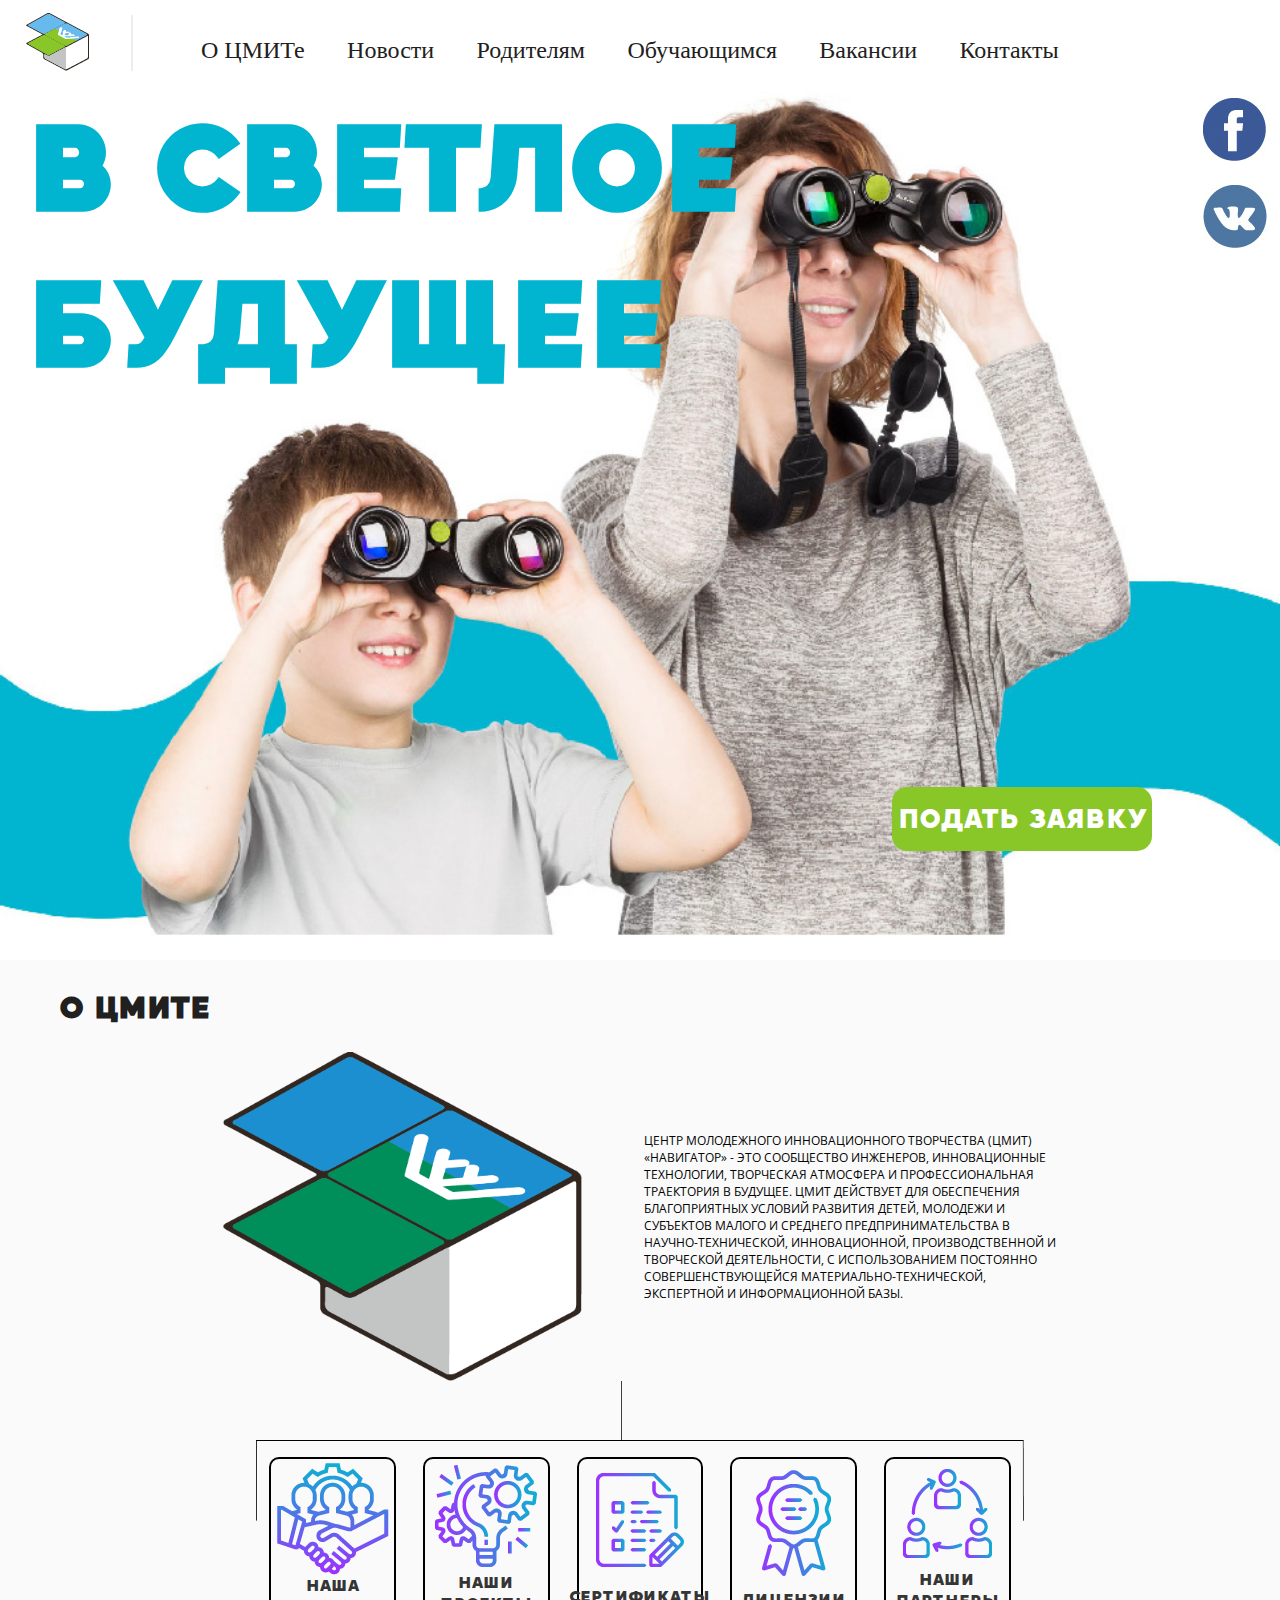
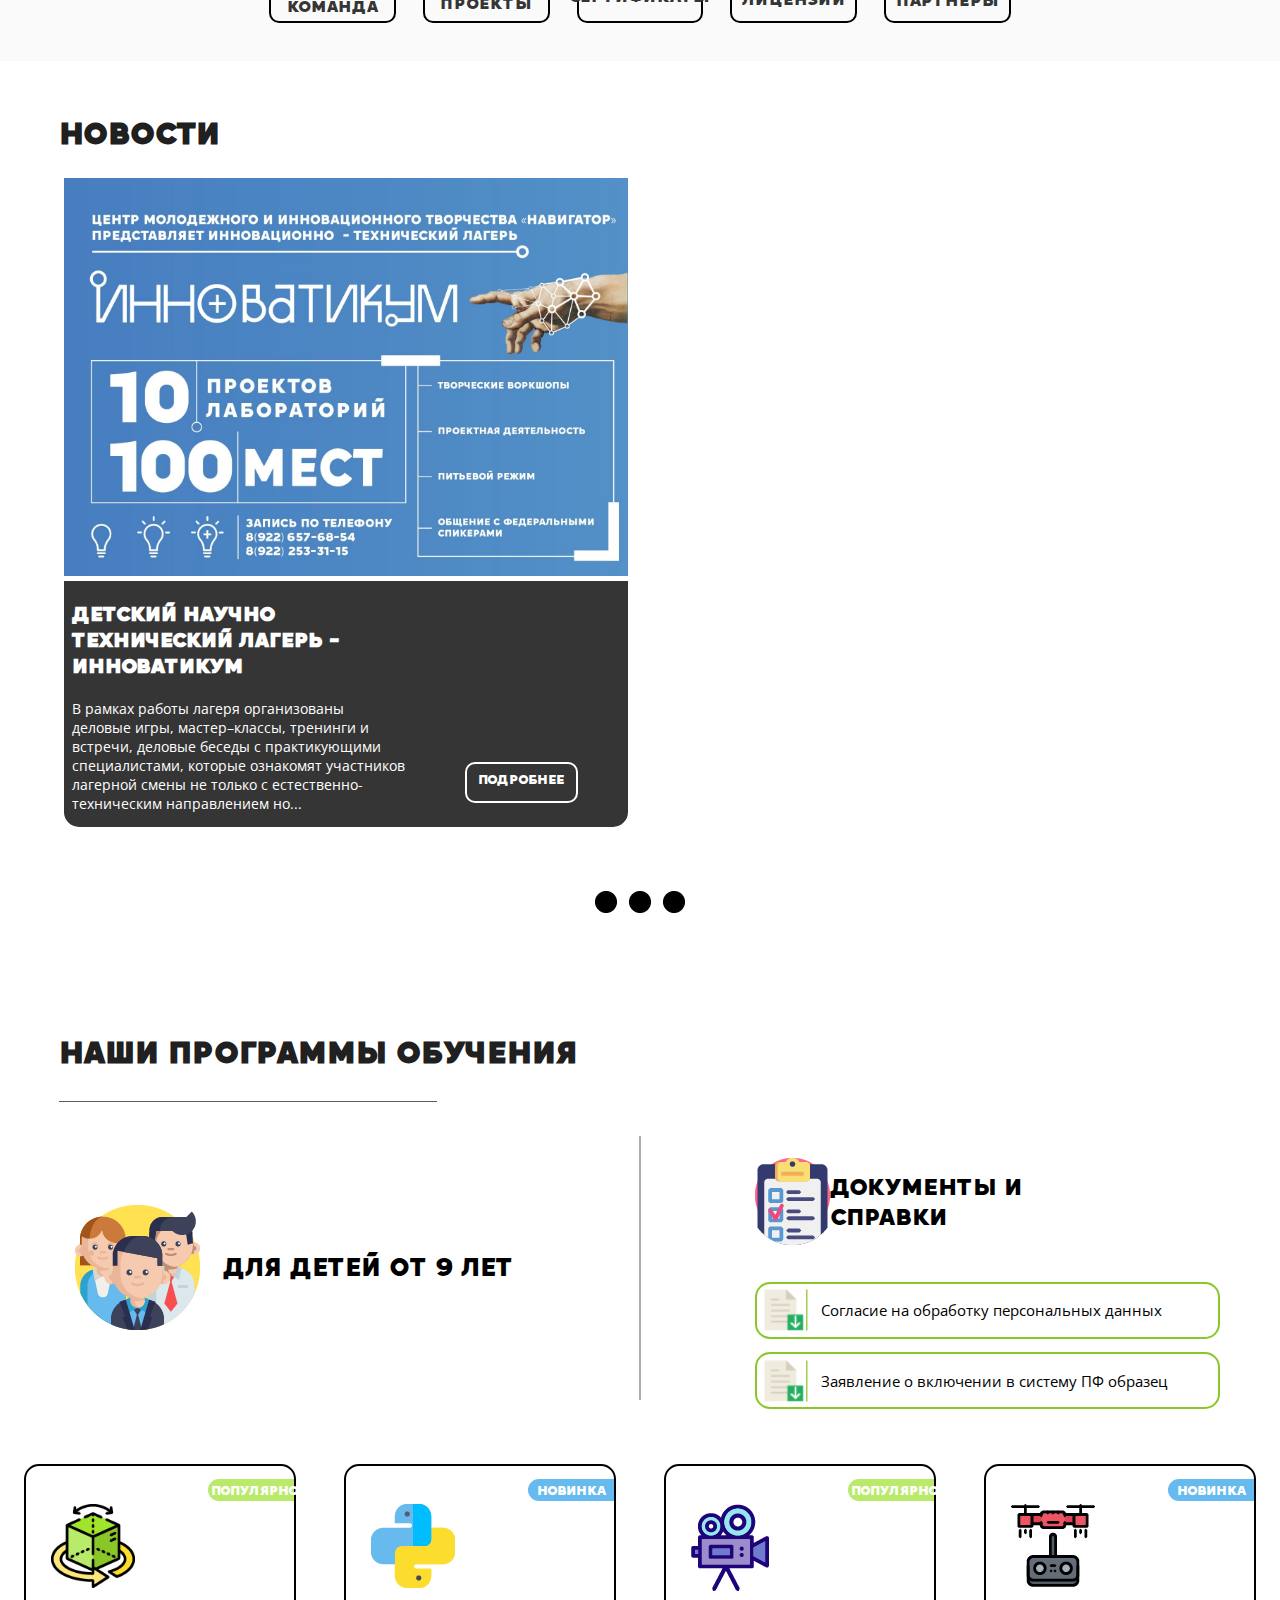
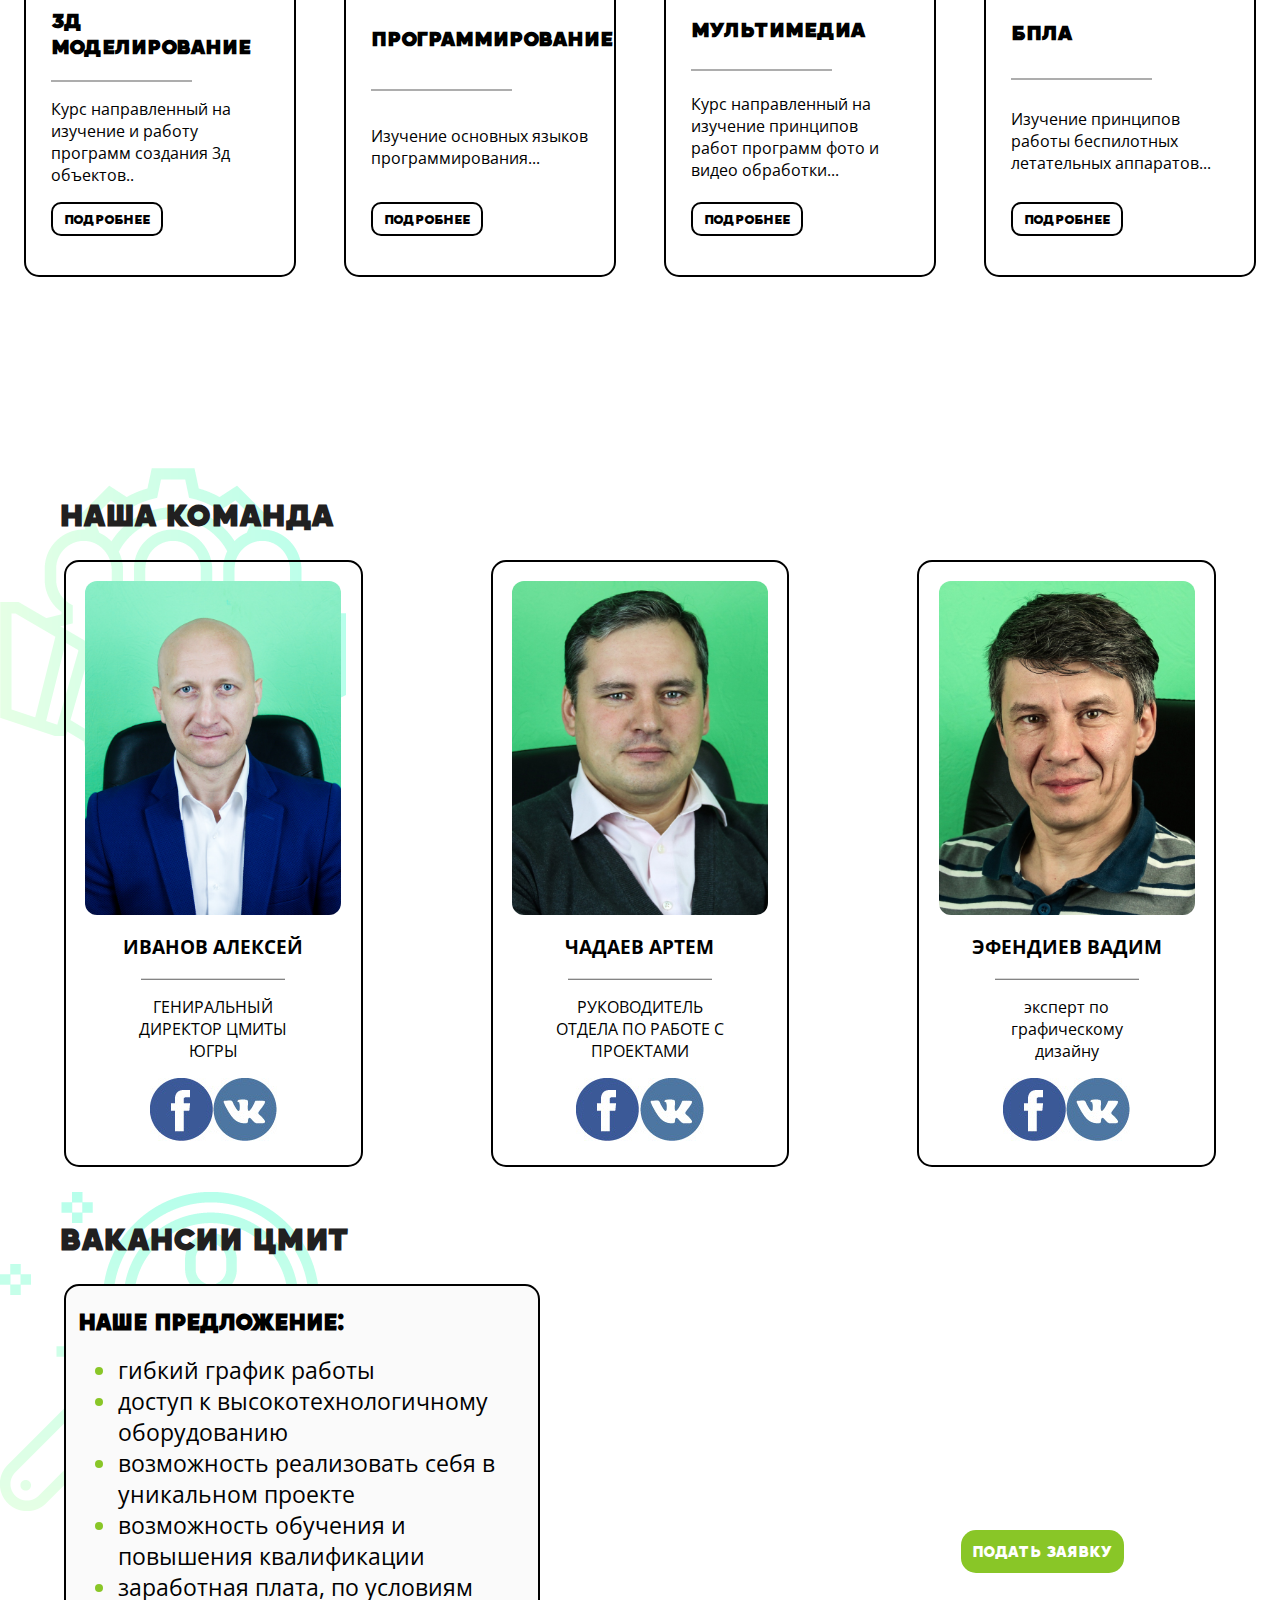
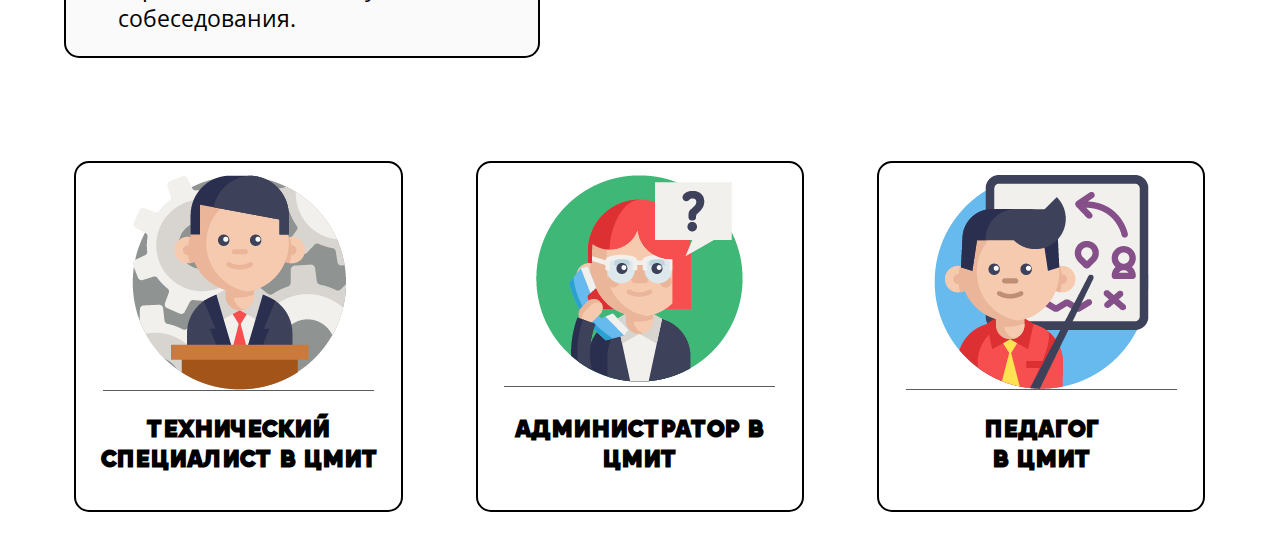
==== index.html @ 973738e7 "Add files via upload" ====
<!DOCTYPE html>
<html lang="ru">
<head>
	<meta charset="UTF-8">
	<title>ЦМИТ-Югра</title>
	<link rel="stylesheet" href="style/main.css">
	<link href="https://fonts.googleapis.com/css?family=Open+Sans:300,400,700&display=swap" rel="stylesheet">
	<link herf="/fonts/corsagrotesk-regular.oft" rel="stylesheet">
</head>
<body>
	<div class="main_block">
		<div class="main__header">
			<img src="img/logo.png" alt="logo" class="logo" style="margin-left: 2%; margin-bottom: -1%;margin-right:3%; margin-top: 1%;">
			
			<img src="img/lineV.png" alt="" style="margin-right: 2%; margin-bottom: -1%;">
			<div style="display: initial;">  
			<a href="#about_cmit" style="margin-left: 3%;">О ЦМИТе</a>
			<a href="#news">Новости</a>
			<a href="#our_programs_learn__links">Родителям</a>
			<a href="#our_programs_learn__links">Обучающимся</a>
			<a href="#vacancies">Вакансии</a>
			<a href="#our_team">Контакты</a>
			
			</div>
		</div>
		<div class="main__content">
			<h2 class="main__content__head">В СВЕТЛОЕ<br>БУДУЩЕЕ</h2>
			<div class="main__content__social">
				<a href="https://www.facebook.com/cmitugra/"><img src="img/social/facebook_icon-80.jpg" alt="facebook"></a>
				<a href="https://vk.com/cmitugra"><img src="img/social/vk_icon-80.jpg" alt="vk"></a>
			</div>
			<a href="#" class="main__content__btn1">ПОДАТЬ ЗАЯВКУ</a>
		</div>
	</div>
	<div id="about_cmit" class="about_cmit">
		<div class="block_header">
			<h2 class="block_header__head">О ЦМИТЕ</h2>
		</div>
		<div class="about_cmit__information">
			<img src="img/about_cmit/CMIT.png" alt="">
			<p>Центр молодежного инновационного творчества (ЦМИТ) «Навигатор» - это сообщество инженеров, инновационные технологии, творческая атмосфера и профессиональная траектория в будущее. ЦМИТ действует для обеспечения благоприятных условий развития детей, молодежи и субъектов малого и среднего предпринимательства в научно-технической, инновационной, производственной и творческой деятельности, с использованием постоянно совершенствующейся материально-технической, экспертной и информационной базы.</p>
		</div>
		<img class="about_cmit__line_wr" src="img/about_cmit/line_wr.png" alt="">
		<div class="about_cmit__links">
			<a href="#our_team">
				<img src="img/about_cmit/our_team.png">
				Наша<br>команда
			</a>
			<a href="project/project.html">
				<img src="img/about_cmit/our_project.png">
				наши<br>проекты
			</a>
			<a href="license/license.html">
				<img src="img/about_cmit/sertificate.png">
				сертификаты
			</a>
			<a href="license/license.html">
				<img src="img/about_cmit/licenses.png">
				лицензии
			</a>
			<a href="#">
				<img src="img/about_cmit/our_partners.png">
				наши<br>партнеры
			</a>

		</div>
	</div>
	<div id="news" class="news">
		<div class="block_header">
			<h2 class="block_header__head">НОВОСТИ</h2>
		</div>
		<div class="news__content">
			<div class="news__content__main">
				<img src="img/news/inovatikum.jpg" style="width: 100%;">
				<div style="background-color: black; width: 100%; height: 60%; border-radius: 15px 15px 0 0"></div>
				<div class="news__content__main__subtext">
					<div class="news__content__main__subtext__text">
						<h3>Детский научно технический лагерь - инноватикум</h3>
						<p>В рамках работы лагеря организованы деловые игры, мастер–классы, тренинги и встречи, деловые беседы с практикующими специалистами, которые ознакомят участников лагерной смены не только с естественно-техническим направлением но...</p>	
					</div>
					<div class="news__content__main__subtext__btn1">
						<a href="news/inovatikum.html">подробнее</a>
					</div>
				</div>
			</div>
			<div class="news__content__add">
				<div class="news__content__add1"></div>
				<div class="news__content__add2"></div>
			</div>
		</div>
		<img src="img/news/radio.png" style="display: block; margin: auto">
	</div>
	<div id="our_programs_learn__links" class="our_programs_learn">
		<div class="block_header">
			<h2 class="block_header__head">НАШИ ПРОГРАММЫ ОБУЧЕНИЯ<br><img src="img/our_programs_learn/lineWR.png" alt=""></h2>
		</div>
		<div class="our_programs_learn__information">
			<div class="our_programs_learn__information__left">
				<img src="img/our_programs_learn/icon_for.png">
				для детей от 9 лет
			</div>
			<img src="img/our_programs_learn/lineHR.png" style="">
			<div class="our_programs_learn__information__right">
				<div class="our_programs_learn__information__right__head">
					<img src="img/our_programs_learn/document_icon.png">
					документы и справки
				</div>
				<div class="our_programs_learn__information__right__documents">
					<a href="docs/1.docx">
						<div class="documents__imgs">
							<img src="img/our_programs_learn/dow_doc_icon.png">
							<img src="img/our_programs_learn/sep.png">
						</div>
						<p>Согласие на обработку персональных данных</p>
					</a>
					<a href="docs/2.doc">
						<div class="documents__imgs">
							<img src="img/our_programs_learn/dow_doc_icon.png">
							<img src="img/our_programs_learn/sep.png">
						</div>	
						<p>Заявление о включении в систему ПФ образец</p>
					</a>
				</div>
			</div>
		</div>
		<div class="our_programs_learn__links">
			<div class="our_programs_learn__links__block">
				<img src="img/our_programs_learn/3d.png" width="84">
				<p class="our_programs_learn__links__block__inscription">популярно</p>
				<h3 class="our_programs_learn__links__block__head">3д моделирование</h3>
				<img src="img/our_programs_learn/line_links.png">
				<p class="our_programs_learn__links__block__description">Курс направленный на изучение и работу программ создания 3д объектов..</p>
				<a href="kours/3dmodeling.html">подробнее</a>
			</div>
			<div class="our_programs_learn__links__block">
				<img src="img/our_programs_learn/python.png">
				<p class="our_programs_learn__links__block__inscription" style="background-color: #66BAED">Новинка</p>
				<h3 class="our_programs_learn__links__block__head">Программирование</h3>
				<img src="img/our_programs_learn/line_links.png">
				<p class="our_programs_learn__links__block__description">Изучение основных языков программирования...</p>
				<a href="kours/python.html">подробнее</a>
			</div>
			<div class="our_programs_learn__links__block">
				<img src="img/our_programs_learn/multimedia.png">
				<p class="our_programs_learn__links__block__inscription">популярно</p>
				<h3 class="our_programs_learn__links__block__head">Мультимедиа</h3>
				<img src="img/our_programs_learn/line_links.png">
				<p class="our_programs_learn__links__block__description">Курс направленный на изучение принципов работ программ фото и видео обработки...</p>
				<a href="kours/mylti.html">подробнее</a>
			</div>
			<div class="our_programs_learn__links__block">
				<img src="img/our_programs_learn/BPLA.png">
				<p class="our_programs_learn__links__block__inscription" style="background-color: #66BAED">Новинка</p>
				<h3 class="our_programs_learn__links__block__head">БПЛА</h3>
				<img src="img/our_programs_learn/line_links.png">
				<p class="our_programs_learn__links__block__description">Изучение принципов работы беспилотных летательных аппаратов...</p>
				<a href="kours/BPLA.html">подробнее</a>
			</div>
		</div>
	</div>
	<div id="our_team" class="our_team">
		<div class="block_header">
			<h2 class="block_header__head">Наша команда</h2>
		</div>
		<div class="our_team__block">
			<div class="our_team__block__information">
				<!-- <img src="" alt=""> -->
				<div style="width: 100%; height: 50%; background-color: black"></div>
				<img class="our_team_foto" src="img/our_team/ivanovAA.jpg" alt="">
				<h3 class="our_team__block__information__head">иванов алексей</h3>
				<img src="img/our_team/line2.png" alt="">
				<p class="our_team__block__information__description">ГЕНИРАЛЬНЫЙ ДИРЕКТОР ЦМИТЫ ЮГРЫ</p>
				<div class="our_team__block__information__social">
					<a href="#"><img src="img/social/facebook_icon-80.jpg"></a>
					<a href="#"><img src="img/social/vk_icon-80.jpg"></a>
				</div>
			</div>
			<div class="our_team__block__information">
				<!-- <img src="" alt=""> -->
				<div style="width: 100%; height: 50%; background-color: black"></div>
				<img class="our_team_foto" src="img/our_team/chadaevAI.jpg" alt="">
				<h3 class="our_team__block__information__head">ЧАДАЕВ АРТЕМ</h3>
				<img src="img/our_team/line2.png" alt="">
				<p class="our_team__block__information__description">РУКОВОДИТЕЛЬ ОТДЕЛА ПО РАБОТЕ С ПРОЕКТАМИ</p>
				<div class="our_team__block__information__social">
					<a href="#"><img src="img/social/facebook_icon-80.jpg"></a>
					<a href="#"><img src="img/social/vk_icon-80.jpg"></a>
				</div>
			</div>
			<div class="our_team__block__information">
				<!-- <img src="" alt=""> -->
				<div style="width: 100%; height: 50%; background-color: black"></div>
				<img class="our_team_foto" src="img/our_team/efrndievVE.jpg" alt="">
				<h3 class="our_team__block__information__head">ЭФЕНДИЕВ ВАДИМ</h3>
				<img src="img/our_team/line2.png" alt="">
				<p class="our_team__block__information__description">эксперт по графическому дизайну</p>
				<div class="our_team__block__information__social">
					<a href="#"><img src="img/social/facebook_icon-80.jpg"></a>
					<a href="#"><img src="img/social/vk_icon-80.jpg"></a>
				</div>
			</div>
		</div>
	</div>
	<div id="vacancies" class="vacancies">
		<div class="block_header">
			<h2 class="block_header__head">вакансии цмит</h2>
		</div>
		<div class="vacancies__wrapper">
			<div class="vacancies__offer">
				<h3 class="vacancies__offer__head">Наше предложение:</h3>
				<ul class="vacancies__offer__list">
					<li><span>гибкий график работы</span></li>
					<li><span>доступ к высокотехнологичному оборудованию</span></li>
					<li><span>возможность реализовать себя в уникальном проекте</span></li>
					<li><span>возможность обучения и повышения квалификации</span></li>
					<li><span>заработная плата, по условиям собеседования.</span></li>
				</ul>
			</div>
			<a href="#" class="vacancies__btn1">подать заявку</a>
		</div>
		<div class="vacancies__links">
			<a href="vacances/texnic.html" class="vacancies__links__block">
				<img src="img/vacancies/teh.png">
				<img src="img/vacancies/line.png" alt="">
				<h3>ТЕХНИЧЕСКИЙ СПЕЦИАЛИСТ В ЦМИТ</h3>
			</a>
			<a href="vacances/admin.html" class="vacancies__links__block">
				<img src="img/vacancies/adm.png">
				<img src="img/vacancies/line.png" alt="">
				<h3>АДМИНИСТРАТОР В ЦМИТ</h3>
			</a>
			<a href="vacances/prepod.html" class="vacancies__links__block">
				<img src="img/vacancies/ped.png">
				<img src="img/vacancies/line.png" alt="">
				<h3>ПЕДАГОГ<br>В ЦМИТ</h3>
			</a>
		</div>
	</div>
</body>
</html>
---- style/main.css ----
@font-face {
	font-family: "FETHEPROFESSIONAL";
	src: url("../fonts/FETHEPROFESSIONAL.ttf") format("truetype");
}

html,
body {
	margin: 0;
	padding: 0;
	font-family: 'Open Sans', sans-serif;
	width: 100%;
}

.main_block {
	width: 100%;
	overflow: hidden;
}

.main__header {
	display:contents;
	background-color: #FAFAFA;
	width: 100%;
	height: 10vh;
}

.header__title {
	margin: 1% 3% 1% 1%;
	font-size: 24pt;
	color: black;
}

.main__header a {
	color: #212020;
	font-size: 18pt;
	text-decoration: none;
	cursor: pointer;
	font-family: Corsa Grotesk;
    margin-right: 3%;
	 }

.main__content {
	position: relative;
	width: 100%;
	height: 94vh;
	background: url("../img/main/back-80.jpg") center top no-repeat;
	background-size: cover;
}

.main__content__head {
	margin: 2% 0 0 2%;
	padding: 0; 
	font-family: "FETHEPROFESSIONAL", sans-serif;
	font-size: 89.88pt;
	color: #01B5D0;
}

.main__content__social {
	display: flex;
	flex-direction: column;
	position: absolute;
	right: 1%;
	top: 1%;
}

.main__content__social a {
	display: block;
	margin-bottom: 30%;
}

.main__content__btn1 {
	display: block;
	position: absolute;
	bottom: 10%;
	right: 10%;
	width: 260px;
	height: 64px;
	background-color: #89C627;
	text-align: center;
	line-height: 64px;
	font-family: "FETHEPROFESSIONAL";
	font-size: 20pt;
	color: white;
	text-decoration: none;
	border-radius: 15px;
}

/* about cmit block */

.about_cmit,
.news {
	width: 100%;
	background-color: #FAFAFA;
	padding-bottom: 3%; 
}

.block_header__head {
	padding-top: 28px;
	padding-left: 59px;
	font-family: "FETHEPROFESSIONAL", sans-serif;
	font-size: 30px;
	color: #212020;
	text-transform: uppercase;
}

.about_cmit__information {
	width: 70%;
	margin: auto;
	display: flex;
	justify-content: space-around;
	align-items: center;
	align-content: center;
}

.about_cmit__information img {
	width: 40%;
}

.about_cmit__information p{
	width: 46%;
	font-size: 12px;
	text-transform: uppercase;
}

.about_cmit__line_wr {
	width: 60%;
	display: block;
	margin: auto;
	margin-bottom: -5%;
}

.about_cmit__links {
	width: 60%;
	margin: auto;
	display: flex;
	flex-direction: row;
	justify-content: space-around;
}

.about_cmit__links a {
	display: flex;
	flex-direction: column;
	justify-content: space-around;
	align-items: center;
	
	width: 15%;
	padding: 0.5%;

	border: solid 2px black;
	border-radius: 10px;
	
	font-family: "FETHEPROFESSIONAL", sans-serif;
	font-size: 16px;
	text-transform: uppercase;
	text-align: center;
	text-decoration: none;
	color: #353535;
}

/* news */

.news {
	background-color: white;
}

.news__content {
	display: flex;
	justify-content: space-between;
	width: 90%;
	height: 67%;
	margin: auto;
}

.news__content__main {
	width: 49%;
	height: 100%;
}

.news__content__main__subtext {
	display: flex;
	justify-content: space-around;
	background-color: #353535;
	border-radius: 0 0 15px 15px;
	height: 40%;
}

.news__content__main__subtext__text {
	width: 59%;
	color: white;
}

.news__content__main__subtext__text h3 {
	text-transform: uppercase;
	font-family: "FETHEPROFESSIONAL", sans-serif;
	font-size: 20px;
}

.news__content__main__subtext__text p {
	font-size: 14px;
}

.news__content__main__subtext__btn1 {
	width: 35%;
	display: flex;
	justify-content: center;
	align-items: flex-end;
}

.news__content__main__subtext__btn1 a {
	font-family: "FETHEPROFESSIONAL", sans-serif;
	
	width: 55%;
	height: 15%;
	border: solid 2px white;
	border-radius: 10px;

	text-transform: uppercase;
	text-decoration: none;
	font-size: 13px;
	color: white;
	text-align: center;
	line-height: 250%;
	margin-bottom: 12%;
}

.news__content__add {
	display: flex;
	flex-direction: column;
	justify-content: space-between;
	width: 49%;
	height: 100%;
}

.news__content__add1,
.news__content__add2 {
	width: 100%;
	background-color: black;
	border-radius: 15px;
}

.news__content__add1 {
	height: 59%;
}

.news__content__add2 {
	height: 39%;
}

/* our programs learn */

.our_programs_learn {
	padding-bottom: 13%;
}

.our_programs_learn__information  {
	display: flex;
	justify-content: space-between;
	width: 90%;
	height: 20%;
	margin: auto;
}

.our_programs_learn__information__left {
	display: flex;
	align-items: center;
	justify-content: space-around;
	width: 40%;
	font-family: "FETHEPROFESSIONAL", sans-serif;
	font-size: 25px;
	text-transform: uppercase;
}

.our_programs_learn__information__right {
	width: 40%;
}

.our_programs_learn__information__right__head {
	display: flex;
	justify-content: space-around;
	align-items: center;
	font-family: "FETHEPROFESSIONAL", sans-serif;
	font-size: 23px;
	text-transform: uppercase;
	
	width: 80%;

	height: 50%;
}

.our_programs_learn__information__right__documents {
	height: 100%;
	width: 100%;
}

.our_programs_learn__information__right__documents a {
	height: 20%;
	width: 100%;
	margin-top: 3%;
	display: flex;
	justify-content: space-around;
	align-items: center;
	color: black;
	cursor: pointer;
	text-decoration: none;

	border: solid 2px #89C627;
	border-radius: 15px;
}

.our_programs_learn__information__right__documents a .documents__imgs {
	display: flex;
	justify-content: space-around;
	align-items: center;
	width: 10%;
	height: 100%;
}

.our_programs_learn__information__right__documents a .documents__imgs img {
	height: 80%
}

.our_programs_learn__information__right__documents a p {
	font-size: 15px;
	width: 85%;
}

.our_programs_learn__links {
	margin-top: 5%;
	display: flex;
	justify-content: space-around;
}

.our_programs_learn__links__block {
	width: 17%;
	padding: 3% 2%; 
	position: relative;
	display: flex;
	flex-direction: column;
	justify-content: space-between;
	align-items: flex-start;
	border: solid 2px black;
	border-radius: 15px;
}

.our_programs_learn__links__block__inscription {
	position: absolute;
	right: 0;
	top: 0;
	
	width: 30%;
	padding: 1%;
	background-color: #B9EA6A;

	text-align: center;
	font-family: "FETHEPROFESSIONAL", sans-serif;
	font-size: 13px;
	text-transform: uppercase;
	color: white;
	border-radius: 15px 0 0 15px;
}

.our_programs_learn__links__block__head {
	font-family: "FETHEPROFESSIONAL", sans-serif;
	font-size: 20px;
	text-transform: uppercase;
}

.our_programs_learn__links__block a {
	
	display: block;

	border: solid 2px black;
	border-radius: 10px;
	padding: 3% 5%; 

	font-family: "FETHEPROFESSIONAL", sans-serif;
	font-size: 13px;
	color: black;
	text-decoration: none;
	text-transform: uppercase;
}

.our_team {
	background: url("../img/our_team/our_team_logo.png") no-repeat;
}

.our_team__block {
	display: flex;
	justify-content: space-around;
	height: 70%;
}

.our_team__block__information {
	display: flex;
	flex-direction: column;
	justify-content: space-between;
	align-items: center;
	height: 100%;
	width: 20%;
	padding: 1.5%;

	border: solid black 2px;
	border-radius: 15px;

}

.our_team__block__information__head {
	text-transform: uppercase;
}

.our_team__block__information__description {
	width: 70%;
	text-align: center;
}

.our_team__block__information__social {
	width: 50%;
	display: flex;
	justify-content: space-around;
}
.our_team_foto{
	width: 100%;
	border-radius: 12px;
}
/* vacancies */

.vacancies {
	background: url("../img/vacancies/magnifier.png") no-repeat;
}

.vacancies__wrapper {
	width: 90%;
	margin: auto;
	display: flex;
	justify-content: space-between;
	align-items: center;
}

.vacancies__offer__head {
	font-family: "FETHEPROFESSIONAL", sans-serif;
	margin-bottom: -1%;
	font-size: 22px;
	text-transform: uppercase;
}

.vacancies__offer {
	width: 40%;
	background-color: #FAFAFA;

	border: solid black 2px;
	border-radius: 15px;
	padding-left: 1%;
}

.vacancies__offer__list {
	font-size: 141%;
	color: #89C627;
}
	
.vacancies__offer__list li {
	color: #89C627;
}

.vacancies__offer__list li span {
	color: black;
}

.vacancies__btn1 {
	background-color:#89C627;
	padding: 1%;
	border-radius: 15px;
	font-family: "FETHEPROFESSIONAL", sans-serif;
	font-size: 15px;
	color:
	white;
	text-decoration: none;
	text-transform: uppercase;
	margin-top: 14%;
	margin-right: 8%;
}

.vacancies__links {
    padding: 3%;
    display: flex;
    justify-content: space-around;
    margin-top: 5%;
}

.vacancies__links__block {
	width: 25%;
	padding: 1% 1%;
	display: flex;
	flex-direction: column;
	justify-content: space-between;
	align-items: center;

	border: solid 2px black;
	border-radius: 15px;

	font-family: "FETHEPROFESSIONAL", sans-serif;
	font-size: 20px;
	color: black;
	text-decoration: none;
	text-align: center;
}
/*sadasssssssssssxssssssssss*/

/* background */
.back_1{
	background: url(../img/kours/3D/back_1.svg) no-repeat;
	background-position: 50% 50%;
	background-size: 35%;
}
.back_2{
	background: url(../img/kours/python/back_2.svg) no-repeat;
	background-position: 50% -15%;
	background-size: 40%;
}
.back_3{
	background: url(../img/kours/bpla/back_3.svg) no-repeat;
	background-position: 50% -15%;
	background-size: 40%;
}
.back_4{
	background: url(../img/kours/media/back_4.svg) no-repeat;
	background-position: 50% -15%;
	background-size: 40%;
}

/* Основные div */

.body_1{
	margin-top: 2%;
}
.body_2{
		display: flex;
	flex-direction: row;
}

.body_3{
	    background: white;
    border: solid 2px;
    border-radius: 12px;
    padding: 1%;
    width: 25%;
    margin-left: 10%;
    height: 7%;
    margin-top: 2%;;

}
.body_4{
	background: white;
    border: solid 2px;
    margin-top: 2%;
    border-radius: 12px;
    padding: 1%;
    width: 25%;
    margin-left: 10%;
    height: 15%;

}
.body_5{
    background: white;
    border: solid 2px;
    margin-top: 1%;
    border-radius: 12px;
    padding: 1%;
    width: 25%;
    margin-left: 10%;
    height: 15%;
}		
}
.body_8{
	display: flex;
	margin-top: -4%;		
}
.body_9{
	margin-top: 2%;		
}
.body_10{
	margin-top: 1%;
	margin-left: 5%;
	width: 90%;
	border: solid 2px;
	border-radius: 12px;
	background: white; 
}
.body_11{
	}	
.body_12{
	float: right;
    width: 50%;
    margin-right: -12%;
}
.body_13{
	float: left;
    width: 50%;	
}
/* Элменеты */




/* Картинки */
.img_0{
	width: 15%;
    margin-left: 59%;
}
.img_0_1{
	width: 80%;
    margin-left: 27%;
}
.img_1{;
	width: 10%;
	margin-left: 5%;
}

.img_2{
	width: 10%;
    margin-top: 2%;
    margin-left: 5%;
}
.img_3{
	width: 50%;
	margin-left: 5%;
}
.img_4{
	width: 31%;
	margin-left: 5%;
}
.img_5{
	width: 25%;
	margin-left: 50%;
}
.img_6{
	width: 50%;
	margin-left: 164%;
}
.img_7{
	width: 50%;
	margin-left: 55%;
}
.img_8{
	margin-top: -4%;
    margin-left: 1%;
    width: 10%;
}
.img_9{
	margin-top: 51%;
    margin-left: 73%;
    width: 125%;
}
.img_10{
	margin-top: 52%;
    margin-left: 185%;
    width: 125%;
}
.img_11{
	width: 24.5%;
    margin-top: 18%;
    margin-left: -25%;
}
.img_12{
	width: 24.5%;
    margin-top: 18%;
    margin-left: 17.5%;
}
.img_13{
	width: 7%;
    margin-top: 2%;
    margin-left: 2%;
}
.img_14{
    margin-top: -2%;
    margin-left: 2%;
    width: 11%;
    overflow:hidden;
}
.img_14{
 -moz-transition: all 1s ease-out;
 -o-transition: all 1s ease-out;
 -webkit-transition: all 1s ease-out;
 }
 
.img_14:hover{
 -webkit-transform: scale(1.5, 1.5);
 -moz-transform: scale(1.5, 1.5);
 -o-transform: scale(1.5, 1.5);
 }
.img_15{
	width: 8%;
	margin-left: 18%;
}
.img_16{
	width: 15%;
	margin-left: 12%;
}
.img_17{
    width: 35%;
    float: left;
    margin-top: -8%;
    margin-left: 10%;
}
.img_18{
	width: 40%;
	float: right;
	margin-right: 12%;
	margin-top: -10.5%;
}
.img_19{
    width: 40.9%;
    float: left;
    margin-left: 7%;
    margin-top: -3%;
}
.img_20{
    width: 30%;
    float: right;
    margin-top: -4%;
    margin-right: 15.5%;
}

/* Текст */
.p_0{
	font-family: "FETHEPROFESSIONAL";
    text-transform: uppercase;
    font-size: 300%;
    margin-left: 21%;
    margin-top: -8%;
}

.p_1{
	margin-left: 5%;
    font-size: 174%;
    border: solid 2px;
    padding: 2%;
    border-radius: 12px;
    background: white;
    width: 50%;
}
.p_2{
	margin-top: -2%;
    font-family: "FETHEPROFESSIONAL";
    font-size: 140%;
}
.p_3_1{
    border: solid 5px #B9EA6A;
    border-radius: 12px;
    background: #B9EA6A;
    text-align: left;
    font-size: 145%;
    width: 14%;
}
.p_3_2{
	border: solid 5px #B9EA6A;
    border-radius: 12px;
    background: #B9EA6A;
    text-align: left;
    font-size: 140%;
    width: 66%;
}
.p_3_3{
	border: solid 5px #B9EA6A;
    border-radius: 12px;
    background: #B9EA6A;
    text-align: left;
    font-size: 150%;
    width: 75%;
}
.p_4{
    margin-left: 5%;
    font-size: 132%;
    border: solid 2px;
    padding: 2%;
    border-radius: 12px;
    background: white;
    width: 50%;
    margin-top: 2%;
}
.p_5{	
	margin-left: 5%;
    font-size: 160%;
    border: solid 2px;
    padding: 2%;
    border-radius: 12px;
    background: white;
    width: 50%;
    margin-top: 2%;
}
.p_6{
	margin-left: 5%;
    font-size: 150%;
    border: solid 2px;
    padding: 2%;
    border-radius: 12px;
    background: white;
    width: 50%;
    margin-top: 1%;


}
.p_7{
	margin-left: 5%;
	font-size: 150%;
	border: solid 2px;
	padding: 2%;
	border-radius: 12px;
	background: white;
	font-family: OpenSans;
	width: 43%;
}
.p_8{
	margin-top: 0%; 
	margin-left: 5%;
	font-size: 125%;
	border: solid 2px;
	padding: 2%;
	border-radius: 12px;
	background: white;
	font-family: OpenSans;
	width: 43%;
}
.p_9{
	margin-top: 3%;
	font-family: "FETHEPROFESSIONAL";
	text-transform: uppercase;
	font-size: 125%;
	margin-left: 2%;
}
.p_10{
	margin-top: -7%;
    font-family: FE THE PROFESSIONAL;
    text-transform: uppercase;
    font-size: 125%;
    margin-left: 2%;
}
.p_11{
	font-family: FE THE PROFESSIONAL;
	text-transform: uppercase;
	font-size: 125%;
	text-align: center;
}
/* Список */
.body_12 > .left > ul > li{
	color: #66BAED;
}
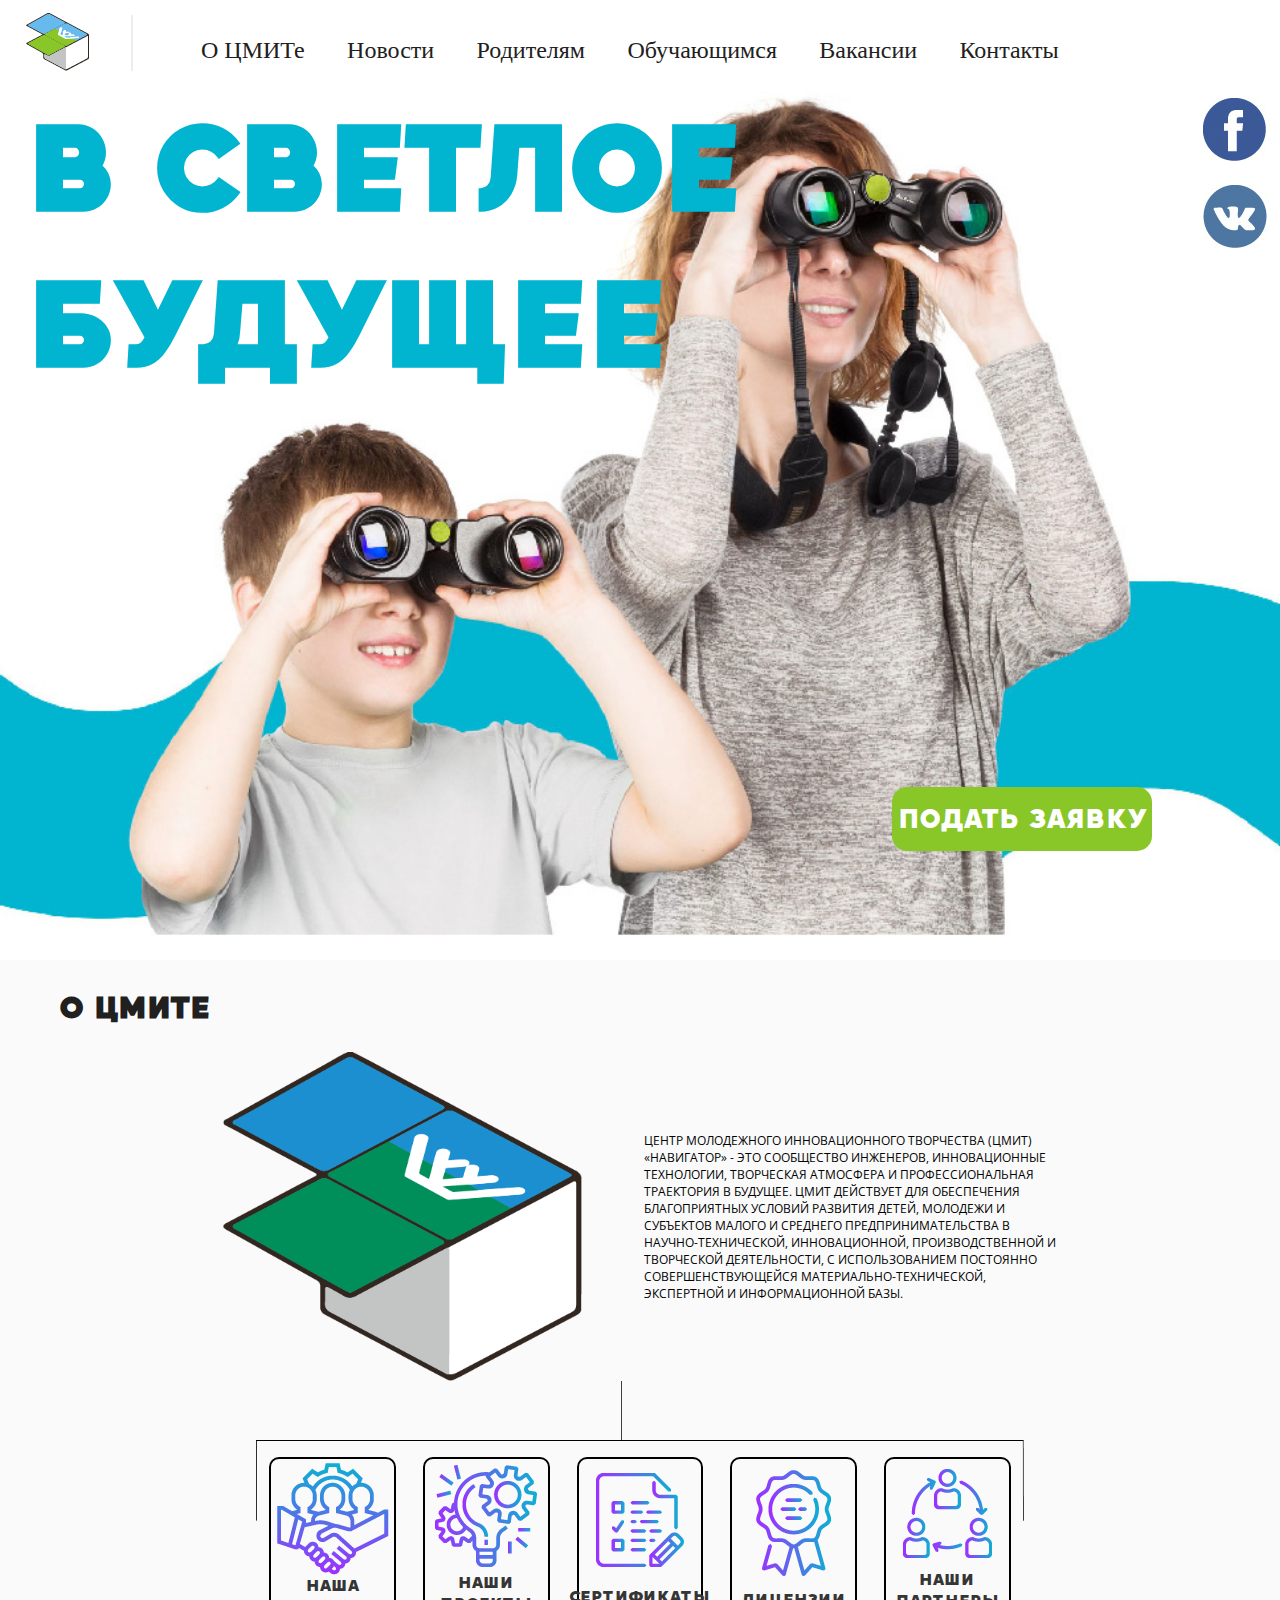
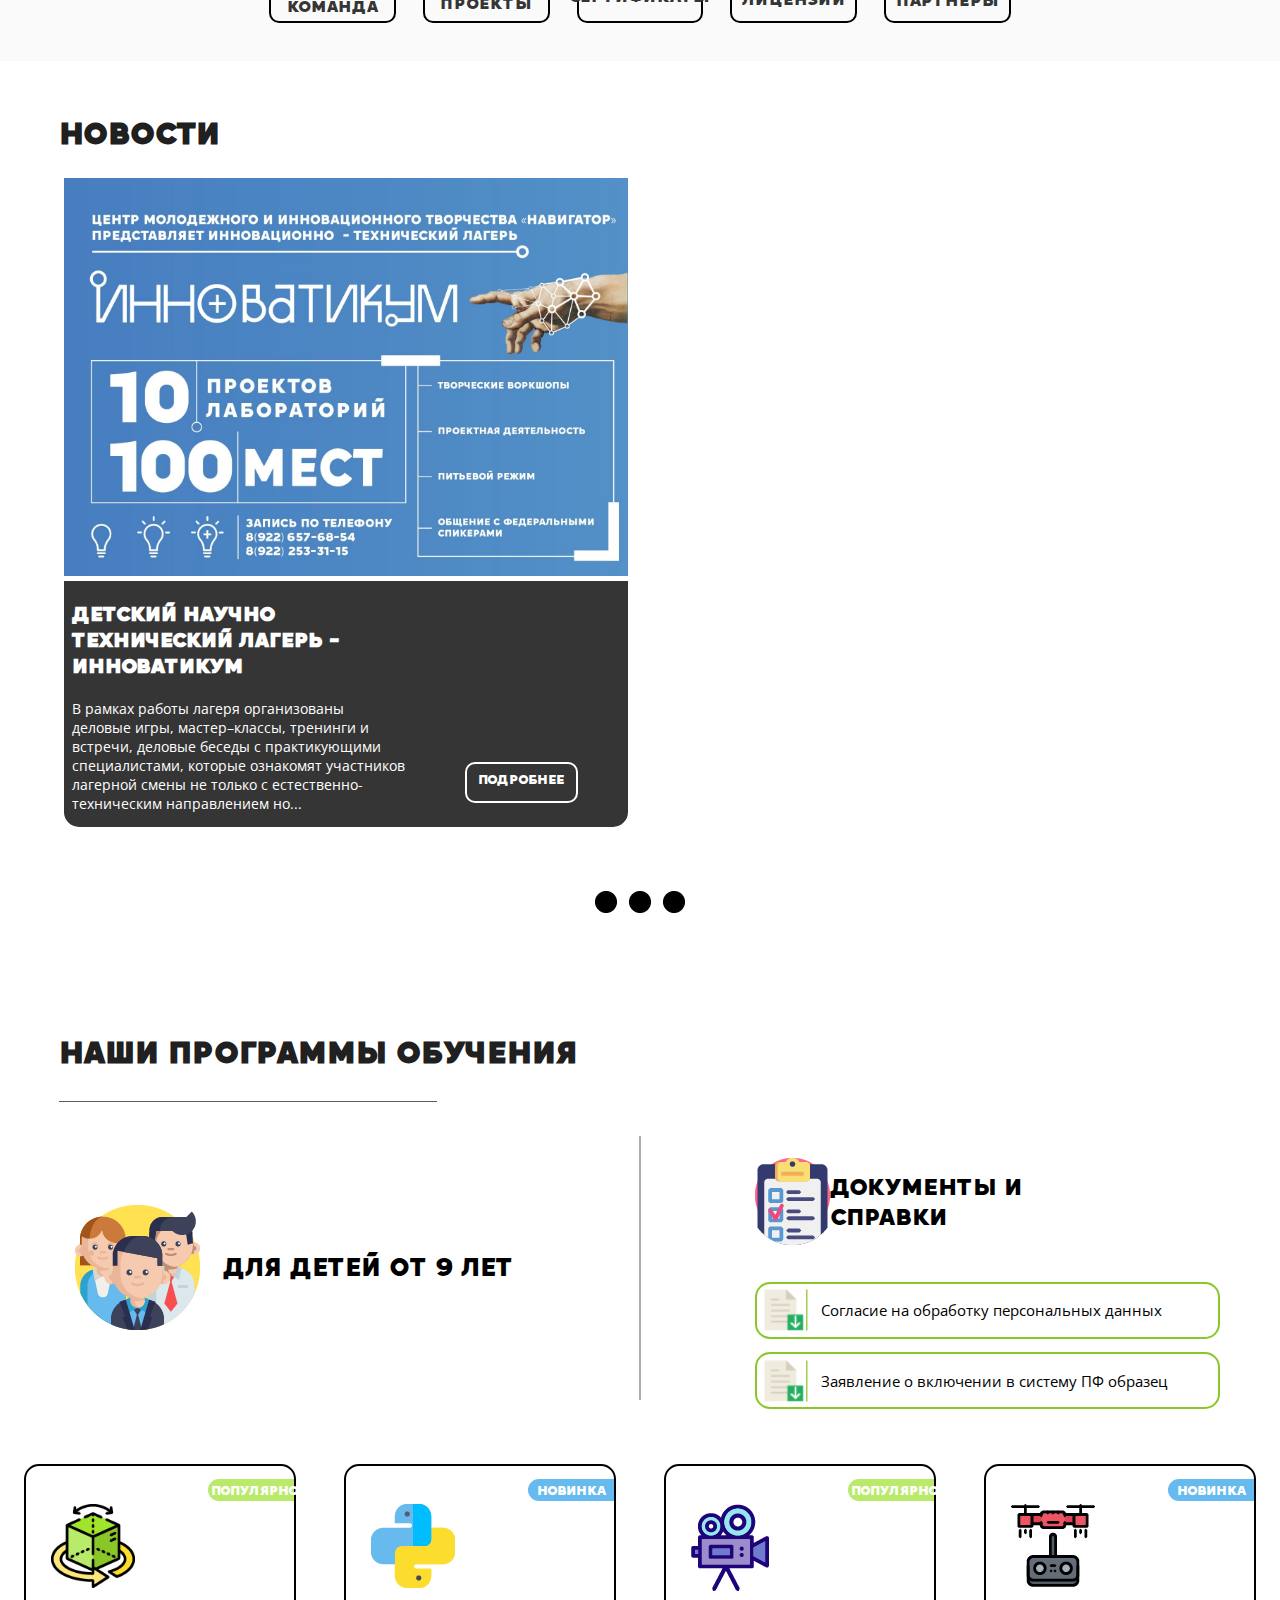
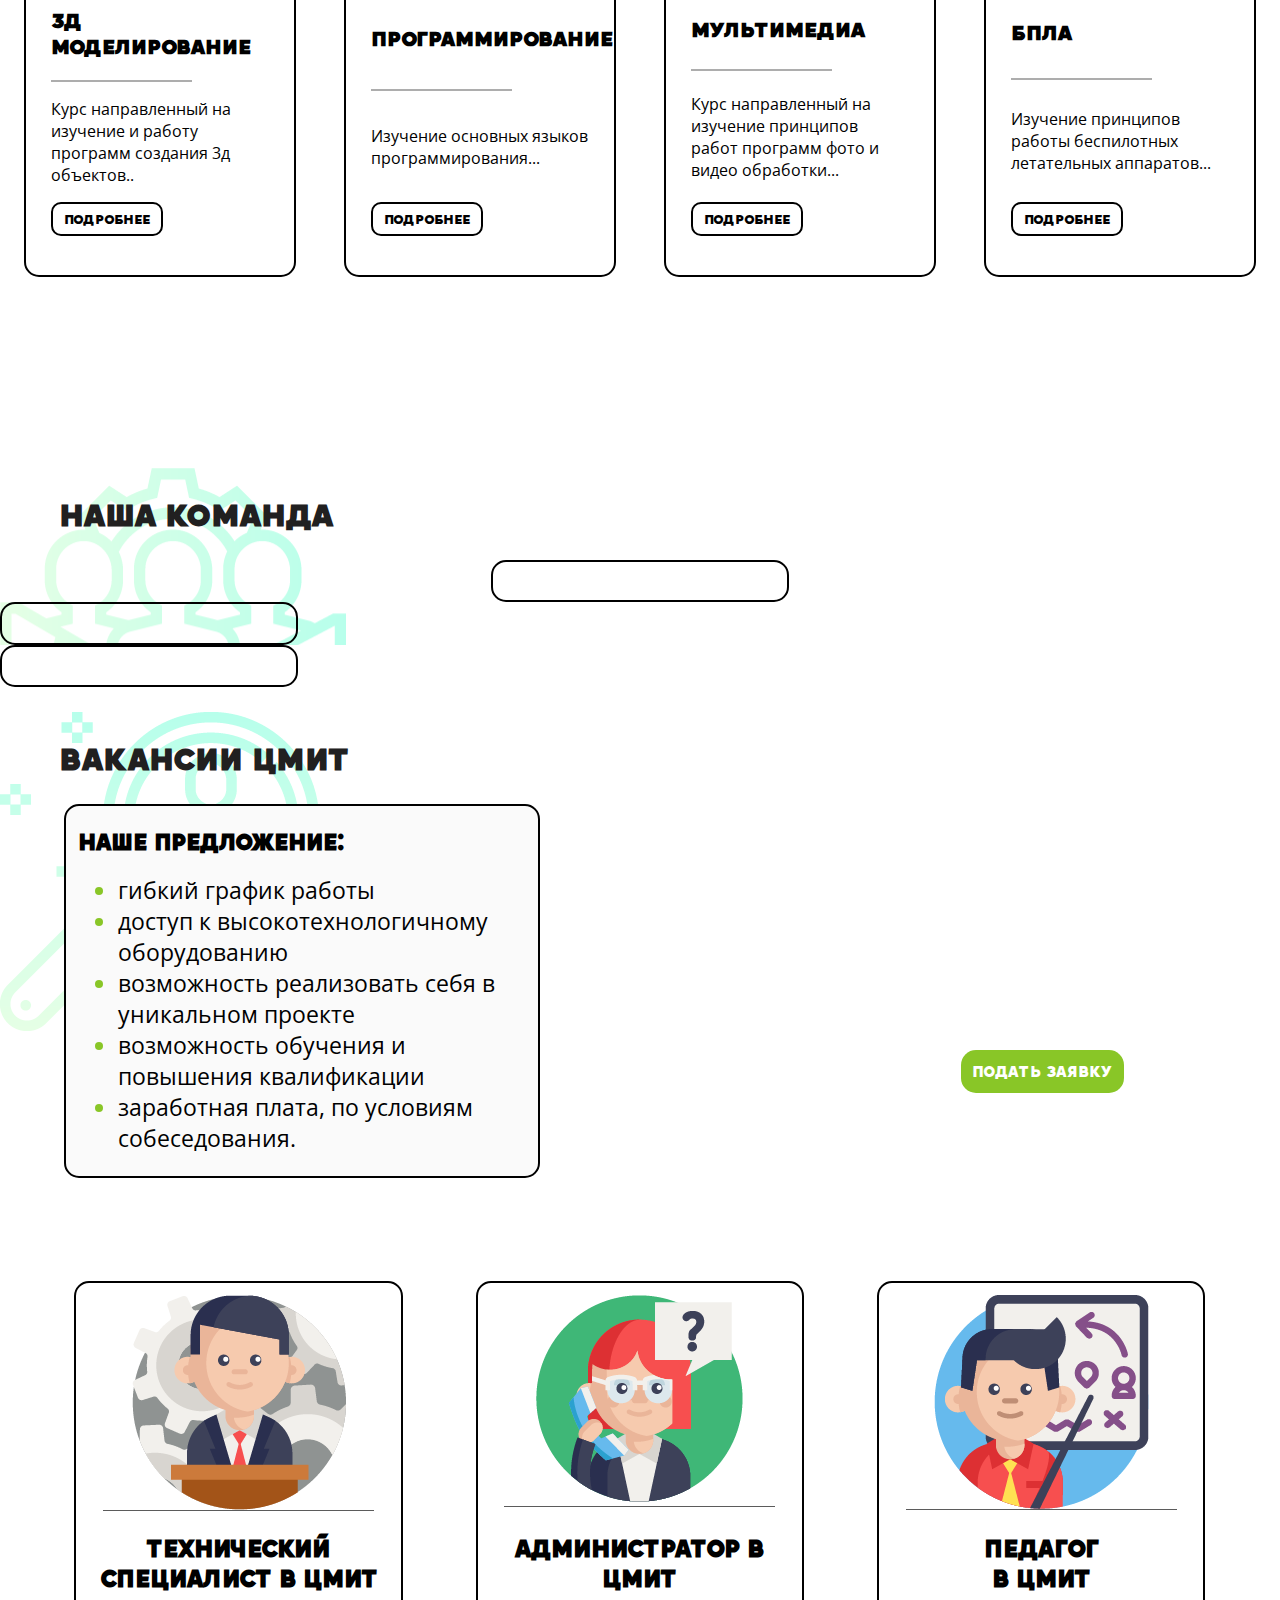
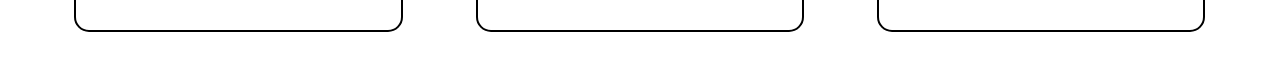
==== commit 36b5daa1: "Update index.html" ====
--- a/index.html
+++ b/index.html
@@ -163,40 +163,40 @@
 			<h2 class="block_header__head">Наша команда</h2>
 		</div>
 		<div class="our_team__block">
-			<div class="our_team__block__information">
+			<div class="our_team__block__information" style="background="img/project/scoro.svg"">
 				<!-- <img src="" alt=""> -->
 				<div style="width: 100%; height: 50%; background-color: black"></div>
-				<img class="our_team_foto" src="img/our_team/ivanovAA.jpg" alt="">
+				<!--<img class="our_team_foto" src="img/our_team/ivanovAA.jpg" alt="">
 				<h3 class="our_team__block__information__head">иванов алексей</h3>
 				<img src="img/our_team/line2.png" alt="">
 				<p class="our_team__block__information__description">ГЕНИРАЛЬНЫЙ ДИРЕКТОР ЦМИТЫ ЮГРЫ</p>
 				<div class="our_team__block__information__social">
 					<a href="#"><img src="img/social/facebook_icon-80.jpg"></a>
-					<a href="#"><img src="img/social/vk_icon-80.jpg"></a>
+					<a href="#"><img src="img/social/vk_icon-80.jpg"></a>-->
 				</div>
 			</div>
 			<div class="our_team__block__information">
 				<!-- <img src="" alt=""> -->
 				<div style="width: 100%; height: 50%; background-color: black"></div>
-				<img class="our_team_foto" src="img/our_team/chadaevAI.jpg" alt="">
+				<!--<img class="our_team_foto" src="img/our_team/chadaevAI.jpg" alt="">
 				<h3 class="our_team__block__information__head">ЧАДАЕВ АРТЕМ</h3>
 				<img src="img/our_team/line2.png" alt="">
 				<p class="our_team__block__information__description">РУКОВОДИТЕЛЬ ОТДЕЛА ПО РАБОТЕ С ПРОЕКТАМИ</p>
 				<div class="our_team__block__information__social">
 					<a href="#"><img src="img/social/facebook_icon-80.jpg"></a>
-					<a href="#"><img src="img/social/vk_icon-80.jpg"></a>
+					<a href="#"><img src="img/social/vk_icon-80.jpg"></a>-->
 				</div>
 			</div>
 			<div class="our_team__block__information">
 				<!-- <img src="" alt=""> -->
 				<div style="width: 100%; height: 50%; background-color: black"></div>
-				<img class="our_team_foto" src="img/our_team/efrndievVE.jpg" alt="">
+				<!--<img class="our_team_foto" src="img/our_team/efrndievVE.jpg" alt="">
 				<h3 class="our_team__block__information__head">ЭФЕНДИЕВ ВАДИМ</h3>
 				<img src="img/our_team/line2.png" alt="">
 				<p class="our_team__block__information__description">эксперт по графическому дизайну</p>
 				<div class="our_team__block__information__social">
 					<a href="#"><img src="img/social/facebook_icon-80.jpg"></a>
-					<a href="#"><img src="img/social/vk_icon-80.jpg"></a>
+					<a href="#"><img src="img/social/vk_icon-80.jpg"></a>-->
 				</div>
 			</div>
 		</div>
@@ -237,4 +237,4 @@
 		</div>
 	</div>
 </body>
-</html>+</html>
